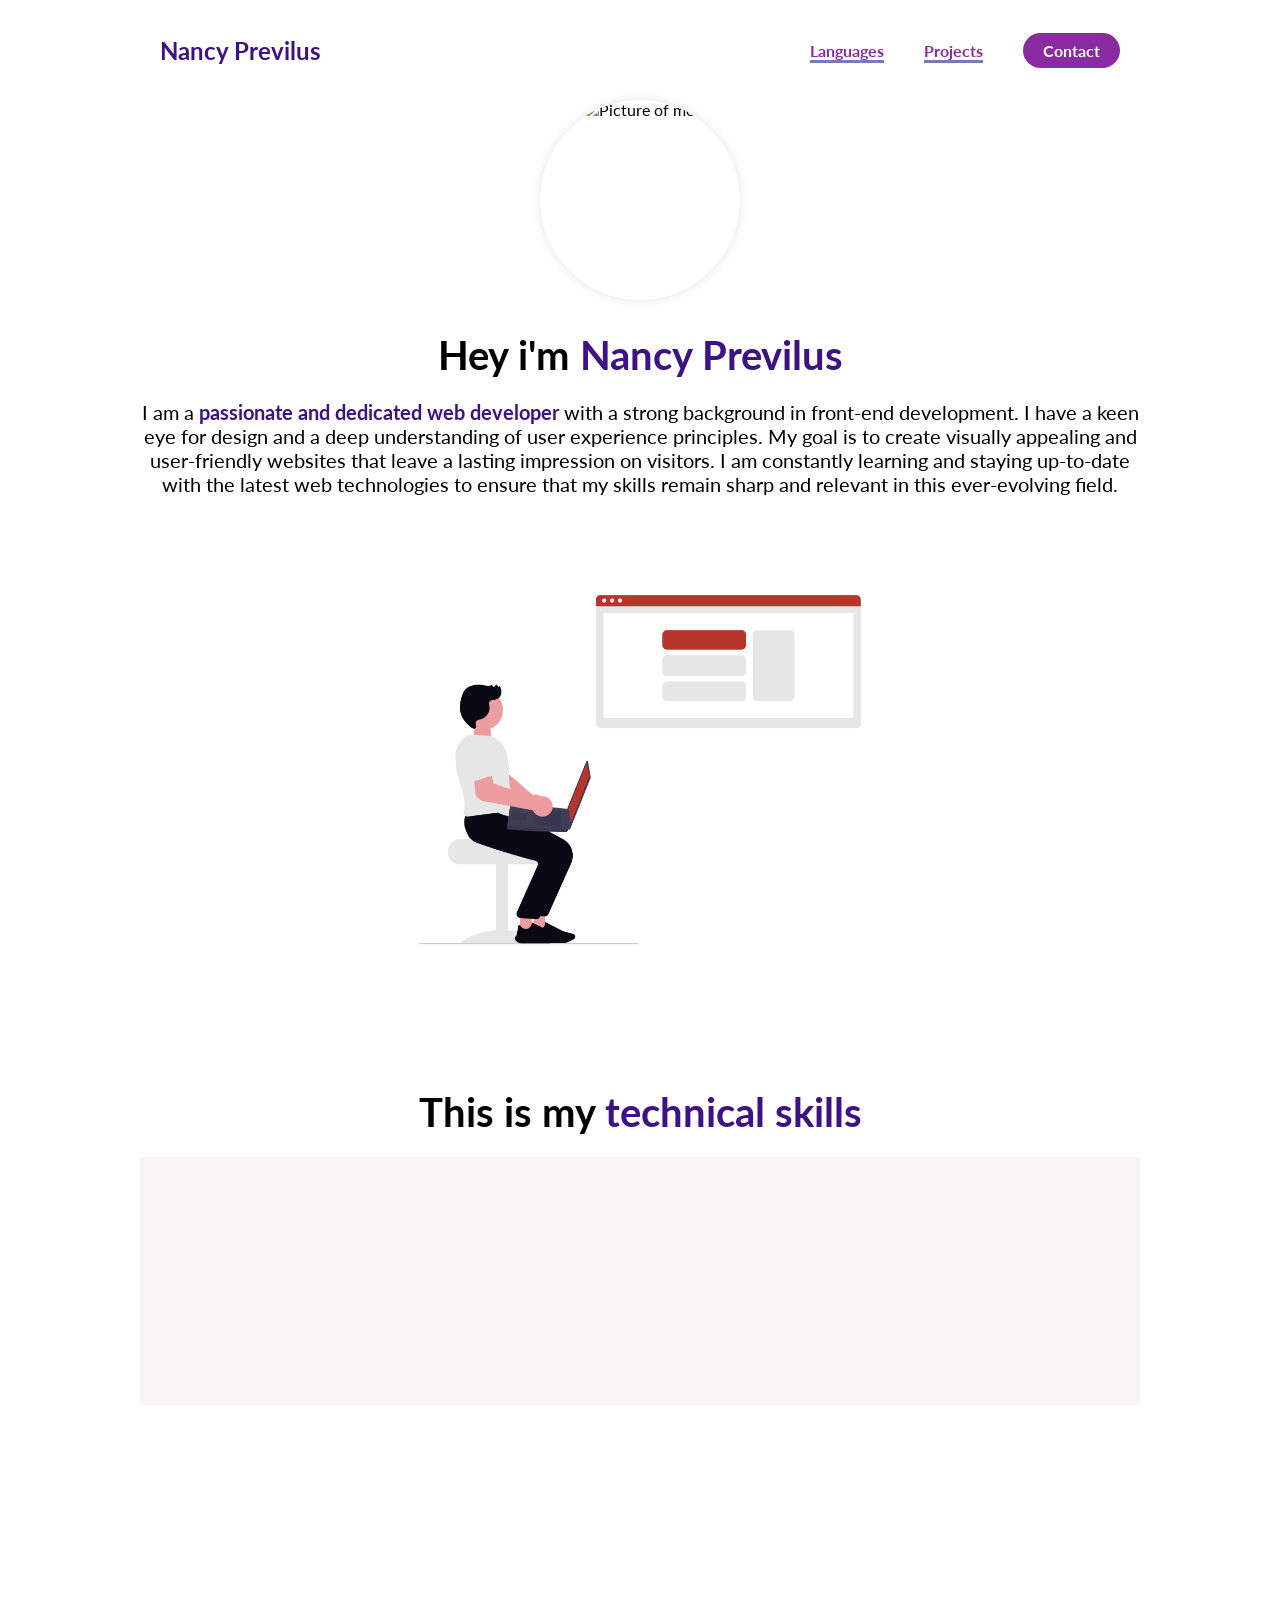
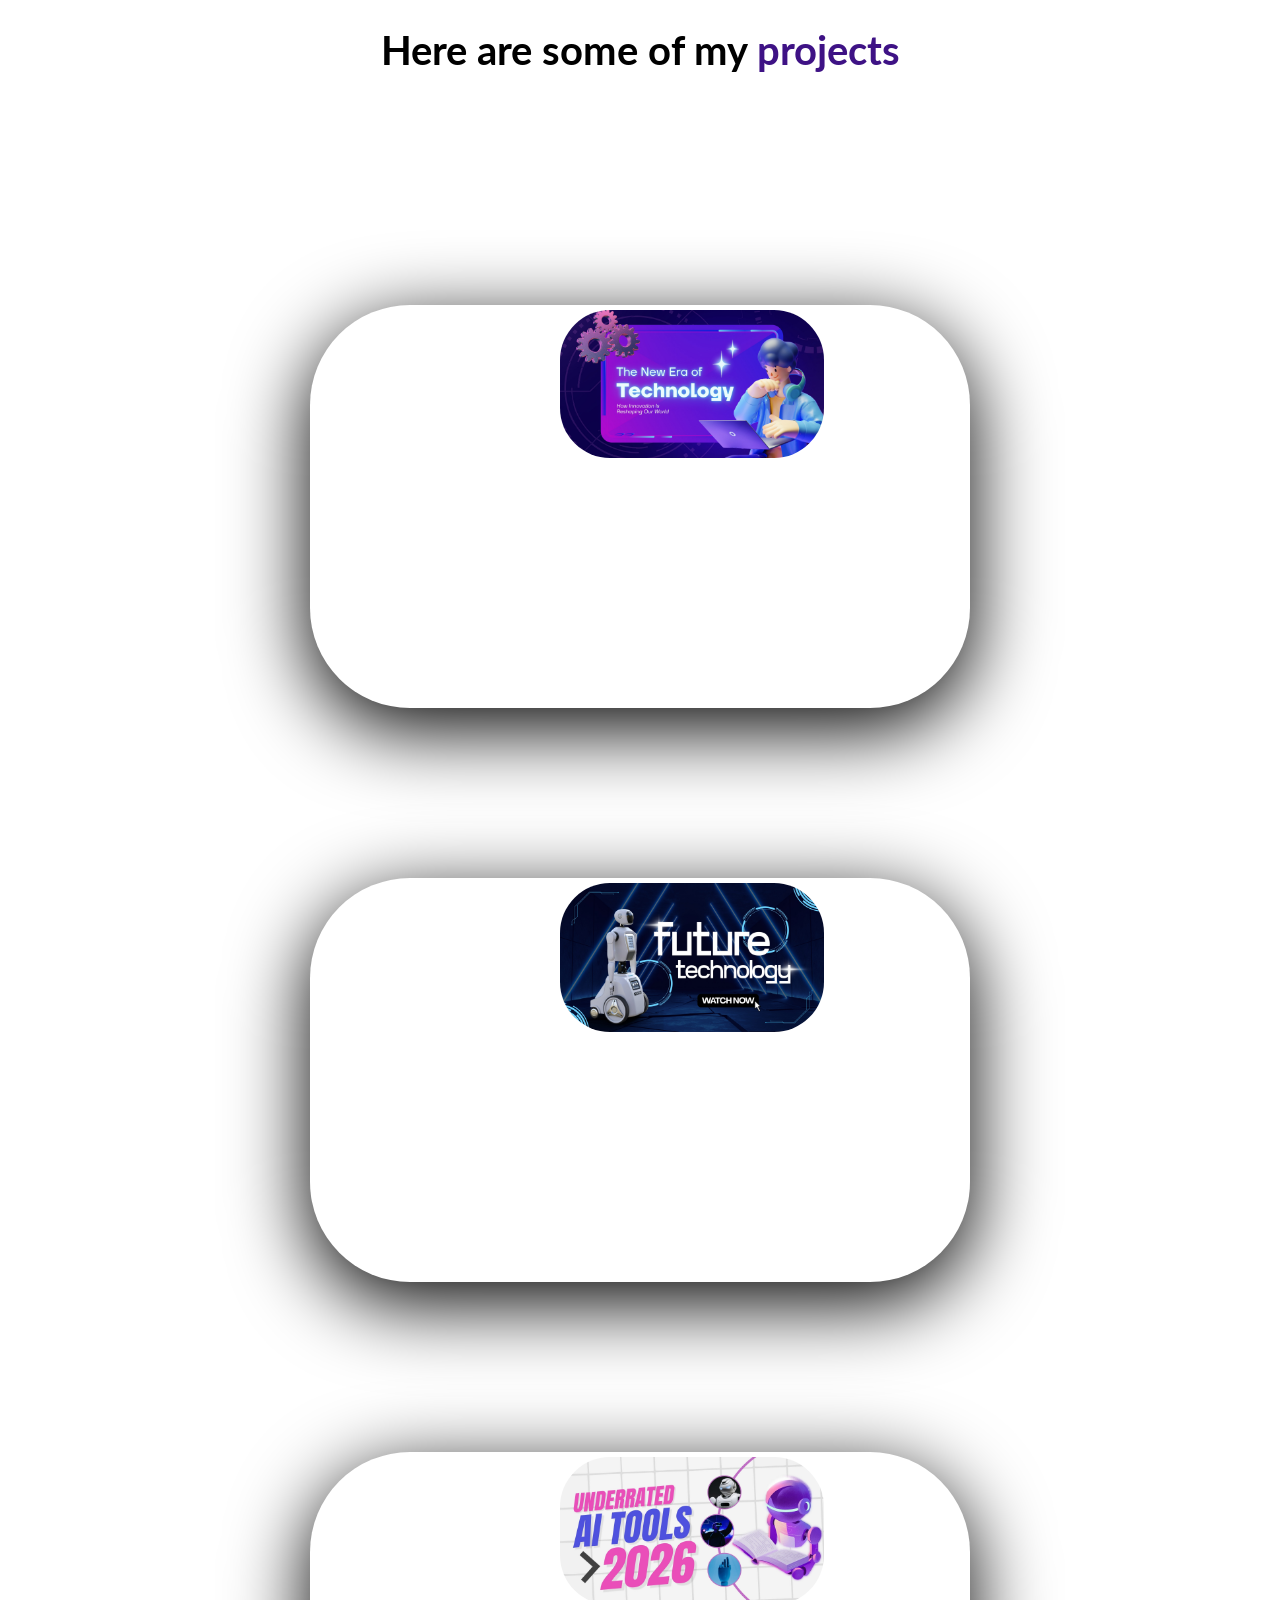
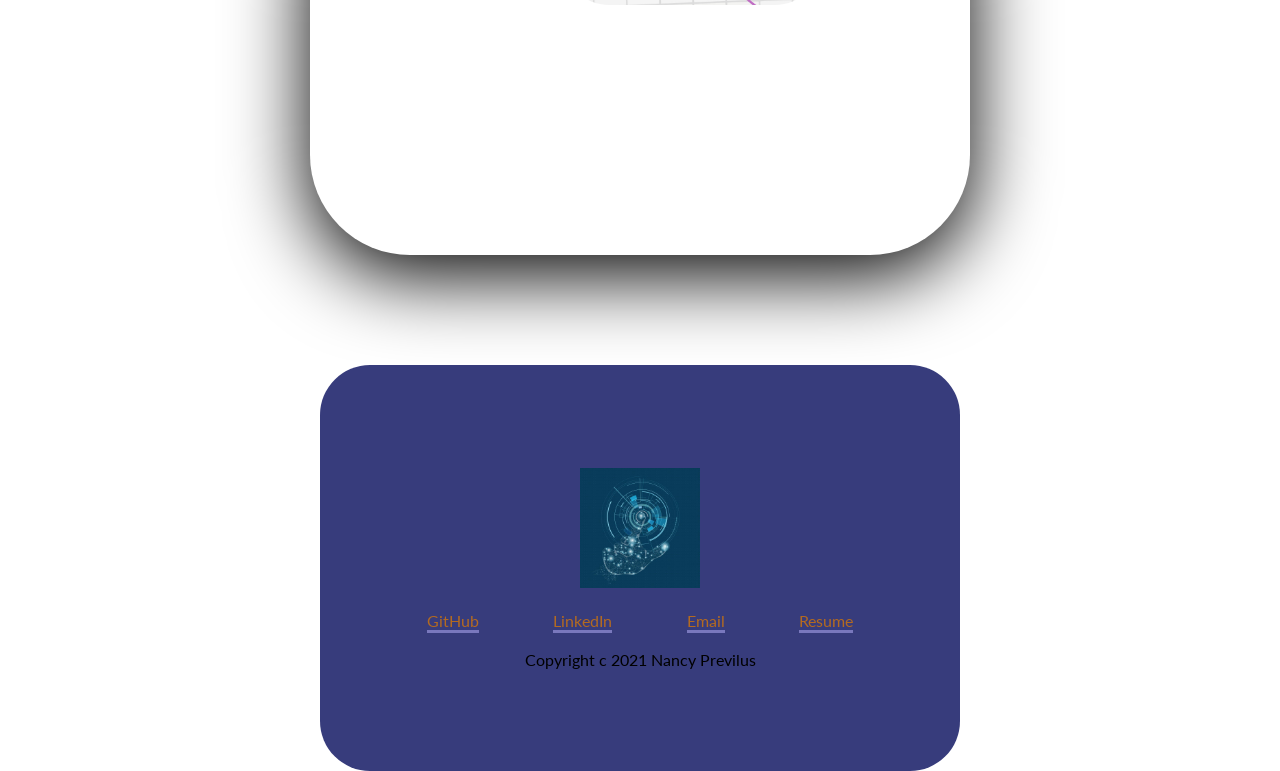
==== index.html @ 284e8321 "first portfolio commit" ====
<!DOCTYPE html>
<html lang="en">
<head>
    <meta charset="UTF-8">
    <meta name="viewport" content="width=device-width, initial-scale=1.0">
    <title>Nancy's Portfolio</title>
    <link rel="stylesheet" href="styles.css">
    <script src="https://kit.fontawesome.com/a1d6656b04.js" crossorigin="anonymous"></script>
</head>
<body>
    <section id="about me">
        <nav>
            <div class="personal_logo">Nancy Previlus</div>
            <ul class="nav_link--list">
             <li>
                <a href="" class="
                nav_link--anchor
                link_hover-effect
                link_hover-efffect--black
                ">Languages</a>
             </li>
                <li>
                <a href="" class="
                nav_link--anchor
                link_hover-effect
                link_hover-efffect--black
                ">Projects</a>
                </li>
                <li>
                <a href="" class="
                nav_link--anchor
                nav_link--anchor-primary
                ">Contact</a>
                </li>
            </ul>
        </nav>
<div class=" flex flex-1">
<div class="about-me_info row">
    <div class="about-me_info--container">
        <figure class="about-me_picture--mask">
            <img src="https://res.cloudinary.com/foratravelweb/image/upload/c_fill,g_auto,h_640,w_640/f_webp/q_90/ec9c4fc1-5337-446d-b76c-fd40d890a9d4" about-me_picture alt="Picture of me!"> 
        </figure>
        <h1 class="about-me_info--title">
        Hey i'm <span class="text--purple">Nancy Previlus</span>
        </h1>
        <p class="about-me_info--para">
        I am a <strong class="text--purple">passionate and dedicated web developer</strong> with a strong background in front-end development. I have a keen eye for design and a deep understanding of user experience principles. My goal is to create visually appealing and user-friendly websites that leave a lasting impression on visitors. I am constantly learning and staying up-to-date with the latest web technologies to ensure that my skills remain sharp and relevant in this ever-evolving field.
        </p>
        <div class="about-me_link">
            <a href="" class="about-me_link">
                <i class="fa-brands fa-linkedin-in"></i>
            </a>
            <a href="" class="about-me_link">
                <i class="fa-brands fa-github"></i>
            </a>
            <a href="" class="about-me_link">
                <i class="fa-brands fa-rebel"></i>
            </a>
            <a href="" class="about-me_link">
                <i class="fa-brands fa-discord"></i>
            </a>
        </div>
    </div>
    <figure class="about-me_img--container">
        <img src="./assets/developer.png" class="about-me_img" alt="Picture of me">
    </figure>
  </div>
</div>
</div>
    </section>
<section id="language">
<div class="container">
    <div class="row">
        <h1 class="section_title">This is my <span class="text--purple">technical skills </span></h1>
        <div class="language_list">
            <div class="language">
              <figure class="language_wrapper">

                
            <img src="https://cdn.jsdelivr.net/gh/devicons/devicon@latest/icons/html5/html5-original.svg"
           class="language_img" alt="">
         </figure>
<span class="language_name">HTML</span>
            </div>
            
<div class="language">
              <figure class="language_wrapper">
                
            <img src="https://cdn.jsdelivr.net/gh/devicons/devicon@latest/icons/html5/html5-original.svg"
           class="language_img" alt="">
              </figure>
<span class="language_name">HTML</span>
            </div>

<div class="language">
              <figure class="language_wrapper">
                
            <img src="https://cdn.jsdelivr.net/gh/devicons/devicon@latest/icons/html5/html5-original.svg"
           class="language_img" alt="">
              </figure>
<span class="language_name">HTML</span>
            </div>

<div class="language">
              <figure class="language_wrapper">
                
            <img src="https://cdn.jsdelivr.net/gh/devicons/devicon@latest/icons/html5/html5-original.svg"
           class="language_img" alt="">
              </figure>
<span class="language_name">HTML</span>
            </div>

<div class="language">
              <figure class="language_wrapper">
                
            <img src="https://cdn.jsdelivr.net/gh/devicons/devicon@latest/icons/html5/html5-original.svg"
           class="language_img" alt="">
              </figure>
 <span class="language_name">HTML</span>             
            </div>           

<div class="language">
              <figure class="language_wrapper">
                
            <img src="https://cdn.jsdelivr.net/gh/devicons/devicon@latest/icons/html5/html5-original.svg"
           class="language_img" alt="">
              </figure>
<span class="language_name">HTML</span>              
            </div>           

<div class="language">
              <figure class="language_wrapper">
                
            <img src="https://cdn.jsdelivr.net/gh/devicons/devicon@latest/icons/html5/html5-original.svg"
           class="language_img" alt="">
              </figure>
<span class="language_name">HTML</span>              
            </div>


<div class="language">
              <figure class="language_wrapper">
                <img src="https://cdn.jsdelivr.net/gh/devicons/devicon@latest/icons/html5/html5-original.svg"
          class="language_img" alt="">
              </figure>
 <span class="language_name">HTML</span>             
            </div>
        </div>
    </div>
</div>
</section>

<section id="projects">
<div class="container">
<div class="row">
<h1 class="section_tittle">Here are some of my <span class="text--purple"> projects</span></h1>
<ul class="project_list">

<li class="project">
<div class="project_wrapper">
<img src="./assets/tech-banner.jpg" class="project_img" alt="tech subscription project">

<div class="project_description">
    <h3 class="project_description--title">My developer project</h3>
<h4 class="project_description--sub-title">html, Css, Javascript, Vue, Vuex</h4>
<p class="project_description--para">
This project was built using HTML, CSS, it focuses on clean design, responsive layout, and a simple user-friendly webside experience.
</p>
<div class="project_description--links">
<a href="www.github.com/yourlink" target="_blank" class="project_description--link"></a>
<i class="fab fa-github"></i>

<a href="www.yourerbside.com" class="project_description--link"></a>
<i class="fab fa-github"></i>


</div>
</div>
</div>
</li>

<li class="project">
<div class="project_wrapper">
<img src="./assets/cool-tech2.jpg" class="project_img" alt="tech subscription project">

<div class="project_description">
    <h3 class="project_description--title">My developer project</h3>
<h4 class="project_description--sub-title">html, Css, Javascript, Vue, Vuex</h4>
<p class="project_description--para">
This project was built using HTML, CSS, it focuses on clean design, responsive layout, and a simple user-friendly webside experience.
</p>
<div class="project_description--links">
<a href="http://www.github.com/yourlink" target="_blank" class="project_description--link"></a>
<i class="fab fa-github"></i>

<a href="http://www.yourerbside.com" class="project_description--link"></a>
<i class="fas fa-link"></i>


</div>
</div>
</div>
</li>

<li class="project">
<div class="project_wrapper">
<img src="./assets/cool-tech3.jpg" class="project_img" alt="tech subscription project">

<div class="project_description">
    <h3 class="project_description--title">My developer project</h3>
<h4 class="project_description--sub-title">html, Css, Javascript, Vue, Vuex</h4>
<p class="project_description--para">
This project was built using HTML, CSS, it focuses on clean design, responsive layout, and a simple user-friendly webside experience.
</p>
<div class="project_description--links">
<a href="http://www.github.com/yourlink" target="_blank" class="project_description--link"></a>
<i class="fab fa-github"></i>

<a href="http://www.yourwebside.com" class="project_description--link"></a>
<i class="fas fa-link"></i>
</div>
</div>
</div>
</li>
</ul>
</div>
</div>
</section>

<footer>
<div class="row footer_row">
<a href="#" class="footer_anchor">
<figure class="footer_logo">
<img src="./assets/hand-logo.jpg" class="footer_logo--img" alt="">
</figure>

<span class="footer_logo--pooper">
    Top
    <i class="fas fa-arrow-up"></i>
</span>

</a>
<div class="footer_social--list">
<a href="http://google.com" target="_blank" class="
footer_social--link
link_hover-effect
link_hover-effect--white"
target="_blank">GitHub</a>

<a href="http://google.com" target="_blank" class="
footer_social--link
link_hover-effect
link_hover-effect--white"
target="_blank">LinkedIn</a>


<a href="mailto:previlusnancy23@gmail.com" target="_blank" class="
footer_social--link
link_hover-effect
link_hover-effect--white"
target="_blank">Email</a>

<a href="./assets/resume.jpg" target="_blank" class="
footer_social--link
link_hover-effect
link_hover-effect--white"
target="_blank">Resume</a>
</div>
<div class="footer_copyright">Copyright c 2021 Nancy Previlus</div>
<div>
</footer>
</body>
</body>
</html>
---- styles.css ----
@import url('https://fonts.googleapis.com/css2?family=Lato:ital,wght@0,100;0,300;0,400;0,700;0,900;1,100;1,300;1,400;1,700;1,900&display=swap');

* {
    font-family: 'Lato', sans-serif;
padding: 0;
    margin: 0;
    box-sizing: border-box;

html{
    scroll-behavior: smooth;
}


}
h1, h2, h3, h4, h5, h6  span{
    color: black;
    text-align: center;
    line-height: 1.25;
}

h1 {
    font-size: 40px;
    margin: 20px;
    
}

p {
    line-height: 1.2;
    font-size: 16px;
}

a{
    text-decoration: none;
    position: relative;
}

.link_hover-effect:after{
    content:"";
    position: absolute;
    height: 3px;
    background-color: rgb(121, 120, 189);
    width: 100%;
    bottom: -3px;
    left: 0;
}


li {
    list-style: none;

}

flex {
    display: flex;
}
.flex-1 {
    flex: 1;
}

.container {
    padding: 100px 0;
}

.row{
    width: 100%;
    max-width: 1000px;
    margin: 0 auto;
}

secttion:nth-child(even) {
    background-color: rgb(240, 240, 240);
}

.section_title {
    font-size: 40px;
    margin-bottom: 20px;
}

.text--purple {
    color: rgb(62, 18, 133);
}

/* NAVIGATION */
nav {
    height: 100px;
    width: 100%;
    max-width: 1000px;
    margin: 0 auto;
    display: flex;
    justify-content: space-between;
    align-items: center;
}

.nav_link--list {
    display: flex;
}

.nav_link--anchor {
    margin: 0 20px;
    color: rgb(138, 43, 161);
    font-weight: 700;
}
.nav_link--anchor-primary {
    background-color: rgb(138, 43, 161);
    color: white;
    padding: 8px 20px;
    border-radius: 50px;
     transition: all 300ms ease-in-out;
}

.nav_link--anchor-primary:hover {
    background-color: rgb(62, 18, 133);
}
.personal_logo{
    font-size: 24px;
    color: rgb(62, 18, 133);
    margin: 0 20px;
    font-weight: bold;
}

/* ABOUT ME */

#about-me {
    min-height: 100vh;
    display: flex;
flex-direction: column;
}

.about-me_info {

    display: flex;
    flex-direction: column;
}
.about-me_info--container,
.about-me_img--container {
    display: flex;
    flex-direction: column;
    align-items: center;
    margin: 0 auto;
    text-align: center;
    
}

.about-me_picture--mask{
    width: 200px;
    height: 200px;
    border-radius: 1000px;
    overflow: hidden;
    box-shadow: 0 0 10px rgba(0, 0, 0, 0.1);
    margin-bottom: 10px;
}
.about-me_picture{
    width: 150%;
}
/* improving my own picture */
.about-me_picture{
    transform: scale(1.20);
    padding-top: 100px;

}

.about-me_info--title {
    margin-bottom: 20px;
    font-size: 40px;
}

.about-me_info--para {
font-size: 20px;
    margin-bottom: 28px;

}

.about-me_link {
    font-size: 40px;
    color: rgb(26, 26, 27);
    padding: 0 16px;
}

.about-me_info--container{
flex: 1;
display: flex;
align-items: center;

}
.about-me_img{
width: 500px;
}

/*tech - stack */

.language_img {
width: 70%;
padding: 5px;
max-width: 100px;
transition: all 300ms ease;
}

.language:hover .language_img {
filter: brightness(80%);
opacity: 0.86;
transform: scale(1.2);
}


.language{
display: flex;    
justify-content: center;
width: 10%;
margin: 70px;
padding: 10px;
margin-bottom: 15px;
position: relative;

}

.language_img--wrapper{
    display: flex;
    justify-content: center;
    align-items: center;
    padding: 100px;

}

.language_list {
    background-color: rgb(248, 246, 244);
    display: flex;
    flex-wrap: wrap;
}

.language_name{
    position:absolute;
    bottom: 0;
    transform: scale(0);
    font-size: 11px;
    margin-right: 20px;
    transition: all 300ms;
    opacity: 0;
    
}
 
.language:hover .language_name{
transform: scale(1);
opacity: 1;
}

/* PROJECT */

.project{
    margin-bottom: 500px;
    border-radius: 10px;
    margin: 170px;
    white-space: 100;
}

.project:last-child{
    margin-bottom: 10px;
}

.project_img {
    width: 40%;
    margin: 250px;
    margin-top: 5px;
    border-radius: 50px;
    transition: all 500ms ease;
}

.project_wrapper{
    display: flex;
    box-shadow: 0 20px 80px black;
    border-radius: 100px;
    overflow: hidden;
    position: relative;
}

.project_wrapper:before {
    content: "";
    position: absolute;
    top: 0;
    left: 0;
    inset: 0;
    background-color: rgb(66, 54, 54);
    opacity: 0;
    transition: opacity 450ms ease-in-out;
}
.project:hover .project_wrapper::before{
    opacity: 0.7;
}
.project:hover .project_img {
    transform: scale(1.07);
    filter: blur(3px);
}

.project:hover .project_description{
    opacity: 1;
    transform: translateY(-40%);
}

.project_list {
    padding-top: 40px;
}

.project_description {
    position: absolute;
    top: 50;
    left: 90px;
    bottom: 50px;
    transform: translateY(100%);
    max-width: 550px;
    font-size: medium;
    opacity: 0;
    transition: transform 450ms, opacity 300ms;
}
.project_description--title{
font-size: 20px;
}


.project_description--para{
    margin: 16px 0;
}

.project_description--link{
    font-size: 20px;
    margin: 16px;

}

.project_description--title,
.project_description--sub-title,
.project_description--para,
.project_description--links{
text-align: left;
color: white
}   

/*FOOTER */


.footer_logo{
    border-radius: 100px;
}

.footer_social--list{
    margin-bottom: 20px;
    display: flex;
    justify-content: space-around;
    width: 100%;
    max-width: 500px;
}

.footer_row {
    background-color: rgb(55, 60, 124);
    border-radius: 50px;
    display: flex;
    flex-direction: column;
    align-items: center;
    justify-content: center;
    padding: 8% 0;
    width: 100px;
    width: 50%;
}

.footer_logo--img {
 width: 120px;  
 height: 120px; 
}

.footer_social--link,
.foter_copyright,
.footer_logo--pooper{
color: rgb(179, 106, 33);
}

.footer_logo--pooper{
    position: absolute;
    right: 0;
    top: 35%;
    transform: translateY(-50%);
    font-weight: 700;
    opacity: 0;
    transition: all 300ms ease;
    
}

.footer_anchor{
    margin-bottom: 20px;
    position: relative;
}

.footer_anchor:hover .footer_logo--pooper{
    transform: translateX(60px);
    opacity: 2;
    font-size: large;
}
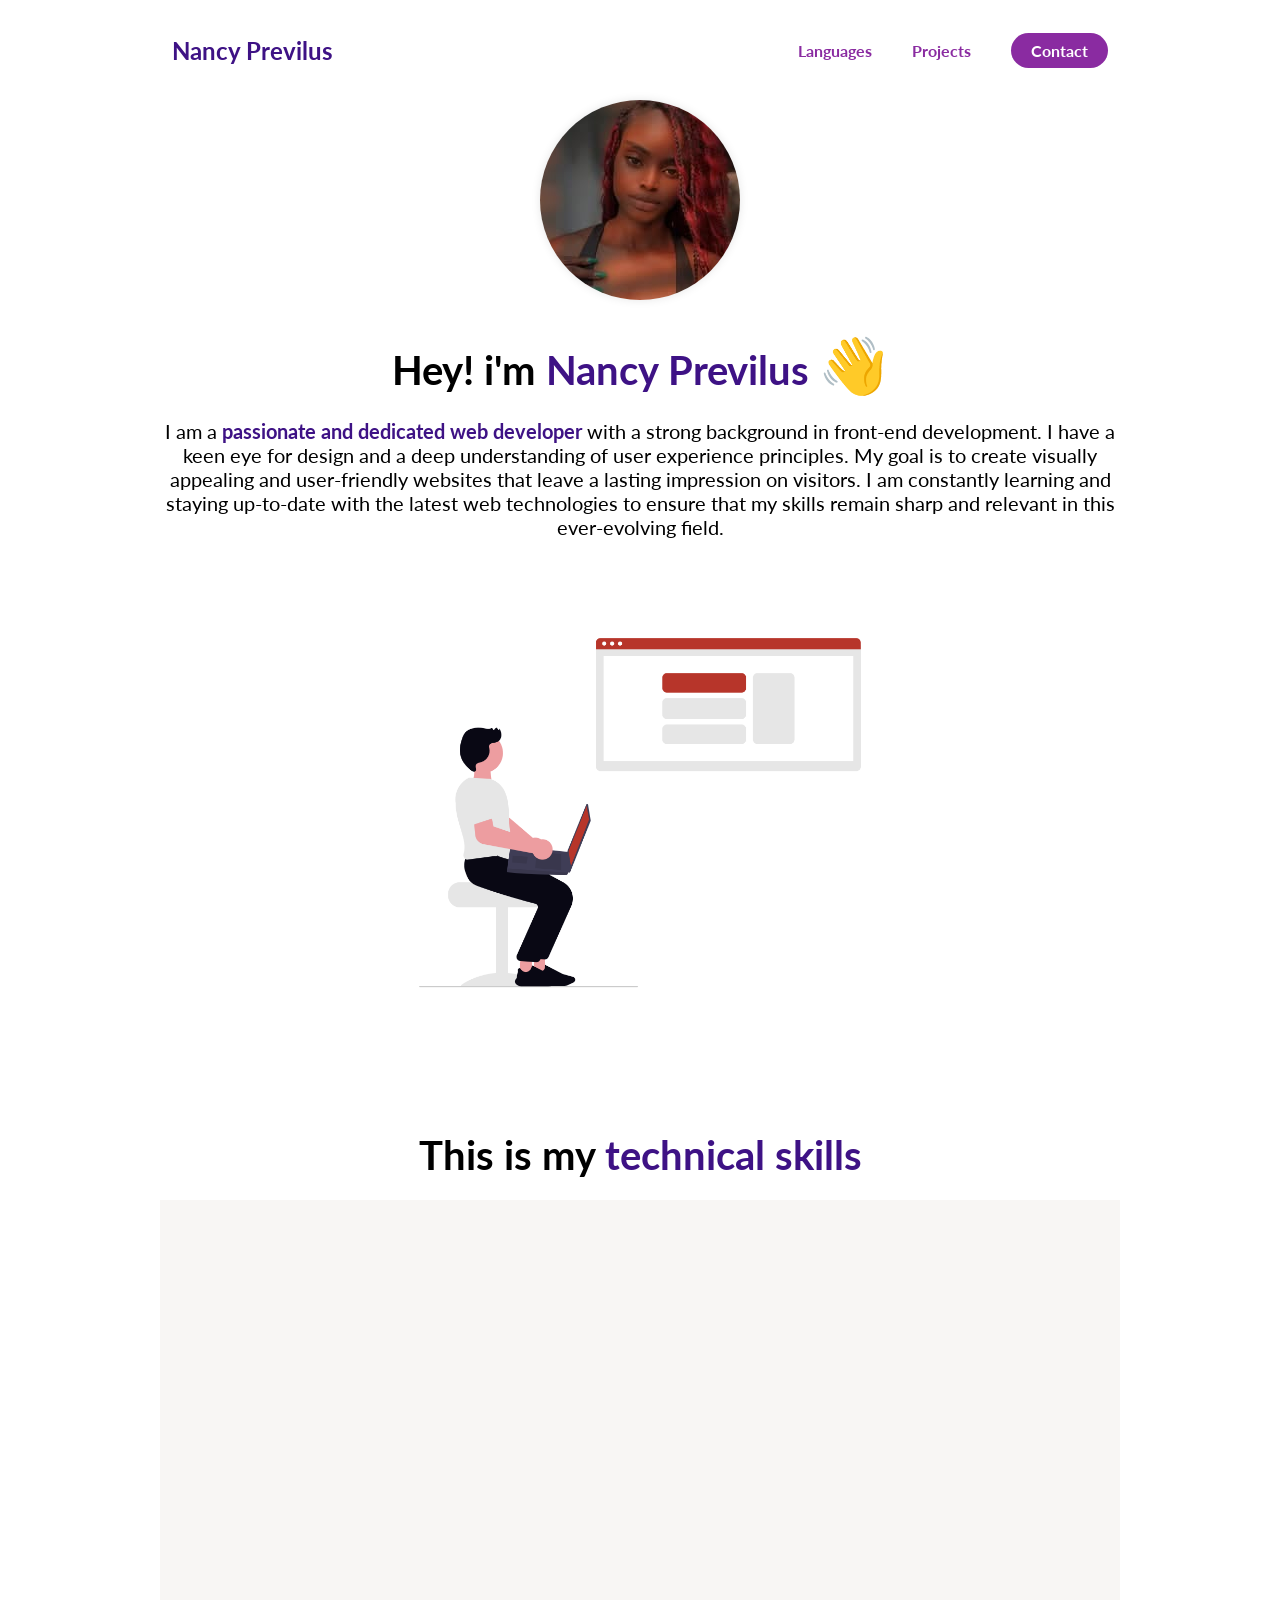
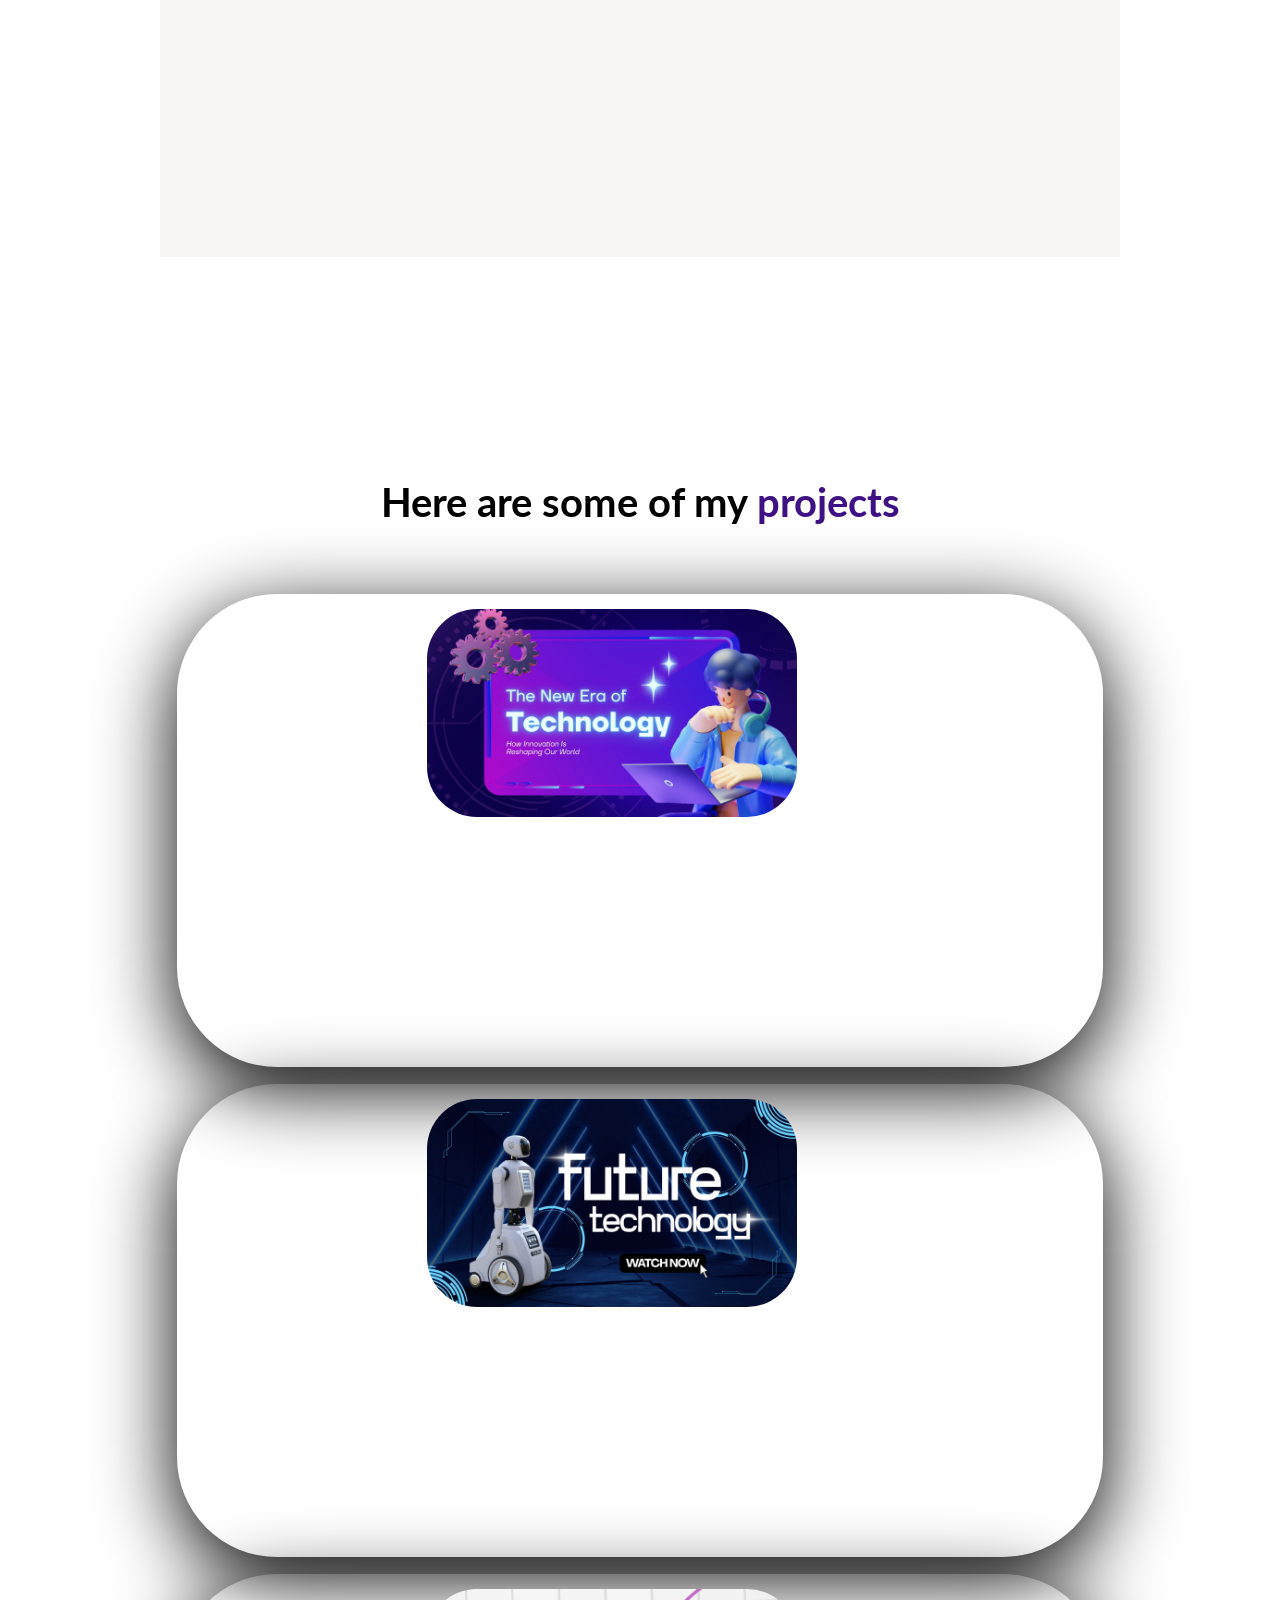
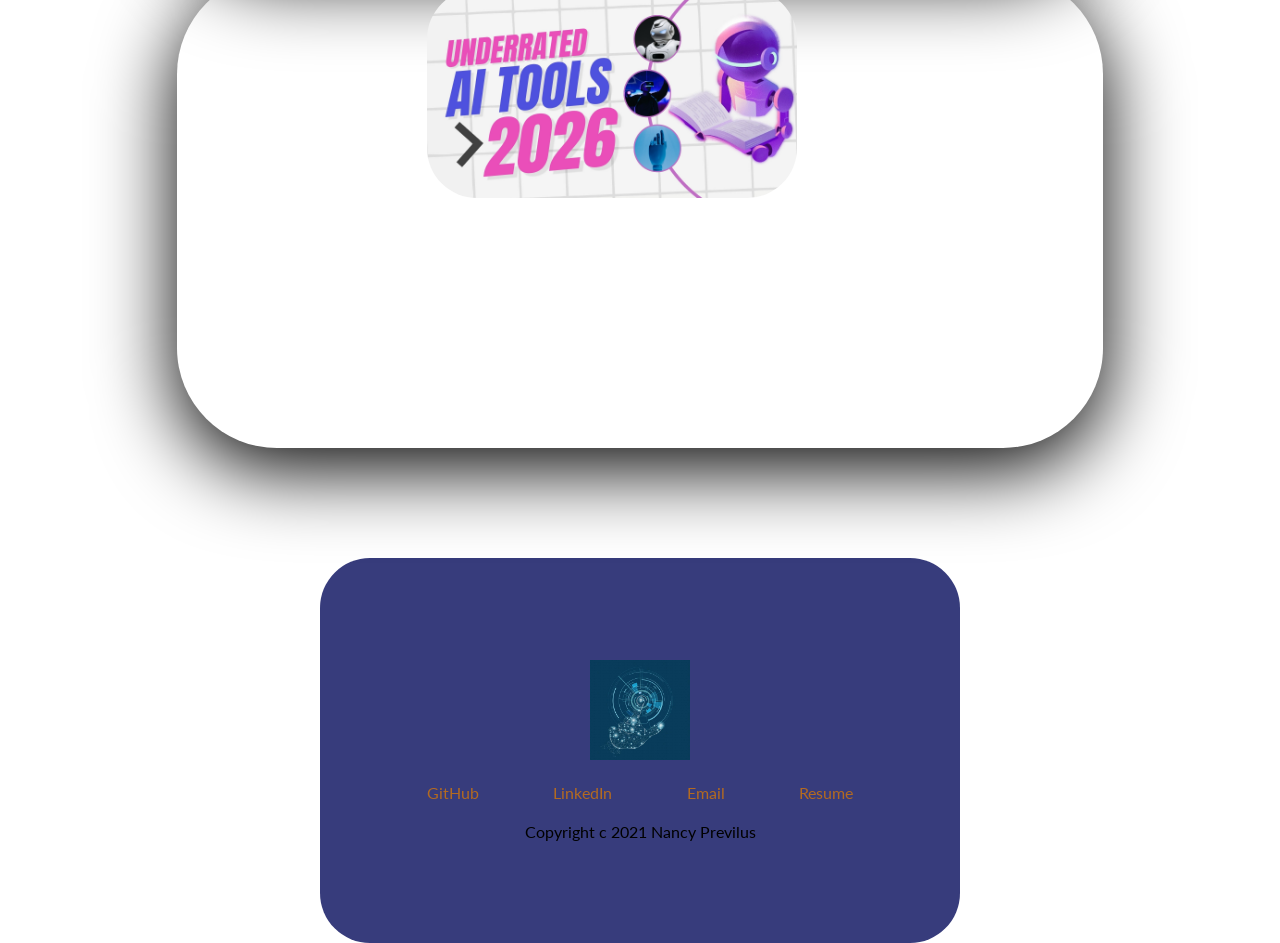
==== commit 08a06655: "updated portfolio" ====
--- a/index.html
+++ b/index.html
@@ -12,36 +12,44 @@
         <nav>
             <div class="personal_logo">Nancy Previlus</div>
             <ul class="nav_link--list">
-             <li>
-                <a href="" class="
+
+                <li class="nav_link">
+                <a href="#languages" class="
                 nav_link--anchor
                 link_hover-effect
-                link_hover-efffect--black
+                link_hover-effect--black
                 ">Languages</a>
-             </li>
-                <li>
-                <a href="" class="
+                </li>
+            
+
+            
+                <li class="nav_link">
+                <a href="#projects" class="
                 nav_link--anchor
                 link_hover-effect
-                link_hover-efffect--black
+                link_hover-effect--black
                 ">Projects</a>
                 </li>
-                <li>
-                <a href="" class="
+            
+            
+                <li class="nav_link">
+                <a href="mailto:previlusnancy23@gmail.com" class="
                 nav_link--anchor
                 nav_link--anchor-primary
                 ">Contact</a>
                 </li>
             </ul>
+
         </nav>
+
 <div class=" flex flex-1">
 <div class="about-me_info row">
     <div class="about-me_info--container">
         <figure class="about-me_picture--mask">
-            <img src="https://res.cloudinary.com/foratravelweb/image/upload/c_fill,g_auto,h_640,w_640/f_webp/q_90/ec9c4fc1-5337-446d-b76c-fd40d890a9d4" about-me_picture alt="Picture of me!"> 
+            <img src="./assets/nancypic.jpg" about-me_picture alt="Nancy Previlus portrait with a friendly smile in a professional web developer portfolio layout"> 
         </figure>
         <h1 class="about-me_info--title">
-        Hey i'm <span class="text--purple">Nancy Previlus</span>
+        Hey! i'm <span class="text--purple">Nancy Previlus</span>&nbsp;<span class="wave">&#128075;</span>
         </h1>
         <p class="about-me_info--para">
         I am a <strong class="text--purple">passionate and dedicated web developer</strong> with a strong background in front-end development. I have a keen eye for design and a deep understanding of user experience principles. My goal is to create visually appealing and user-friendly websites that leave a lasting impression on visitors. I am constantly learning and staying up-to-date with the latest web technologies to ensure that my skills remain sharp and relevant in this ever-evolving field.
@@ -53,8 +61,8 @@
             <a href="" class="about-me_link">
                 <i class="fa-brands fa-github"></i>
             </a>
-            <a href="" class="about-me_link">
-                <i class="fa-brands fa-rebel"></i>
+            <a href="./assets/resume.jpg" target="_blank" class="about-me_link">
+                <i class="fas fa-file-pdf"></i>
             </a>
             <a href="" class="about-me_link">
                 <i class="fa-brands fa-discord"></i>
@@ -62,13 +70,13 @@
         </div>
     </div>
     <figure class="about-me_img--container">
-        <img src="./assets/developer.png" class="about-me_img" alt="Picture of me">
+        <img src="./assets/developer.png" class="about-me_img" alt="Illustration of a developer working on a laptop in a clean modern workspace conveying a creative and confident energy">
     </figure>
   </div>
 </div>
 </div>
     </section>
-<section id="language">
+<section id="languages">
 <div class="container">
     <div class="row">
         <h1 class="section_title">This is my <span class="text--purple">technical skills </span></h1>
@@ -77,73 +85,72 @@
               <figure class="language_wrapper">
 
                 
+            <img src="https://cdn.jsdelivr.net/gh/devicons/devicon@latest/icons/git/git-original.svg"
+          
+           class="language_img" alt="">
+         </figure>
+<span class="language_name">Git</span>
+            </div>
+            
+<div class="language">
+              <figure class="language_wrapper">
+                
             <img src="https://cdn.jsdelivr.net/gh/devicons/devicon@latest/icons/html5/html5-original.svg"
            class="language_img" alt="">
-         </figure>
+              </figure>
 <span class="language_name">HTML</span>
             </div>
-            
-<div class="language">
-              <figure class="language_wrapper">
-                
-            <img src="https://cdn.jsdelivr.net/gh/devicons/devicon@latest/icons/html5/html5-original.svg"
-           class="language_img" alt="">
-              </figure>
-<span class="language_name">HTML</span>
-            </div>
-
-<div class="language">
-              <figure class="language_wrapper">
-                
-            <img src="https://cdn.jsdelivr.net/gh/devicons/devicon@latest/icons/html5/html5-original.svg"
-           class="language_img" alt="">
-              </figure>
-<span class="language_name">HTML</span>
-            </div>
-
-<div class="language">
-              <figure class="language_wrapper">
-                
-            <img src="https://cdn.jsdelivr.net/gh/devicons/devicon@latest/icons/html5/html5-original.svg"
-           class="language_img" alt="">
-              </figure>
-<span class="language_name">HTML</span>
-            </div>
-
-<div class="language">
-              <figure class="language_wrapper">
-                
-            <img src="https://cdn.jsdelivr.net/gh/devicons/devicon@latest/icons/html5/html5-original.svg"
-           class="language_img" alt="">
-              </figure>
- <span class="language_name">HTML</span>             
+
+<div class="language">
+              <figure class="language_wrapper">
+                
+            <img src="https://cdn.jsdelivr.net/gh/devicons/devicon@latest/icons/json/json-original.svg"
+          
+           class="language_img" alt="">
+              </figure>
+<span class="language_name">JSON</span>
+            </div>
+
+<div class="language">
+              <figure class="language_wrapper">
+                
+            <img src="https://cdn.jsdelivr.net/gh/devicons/devicon@latest/icons/css3/css3-original.svg"
+           class="language_img" alt="">
+              </figure>
+<span class="language_name">CSS</span>
+            </div>
+
+<div class="language">
+              <figure class="language_wrapper">
+                
+            
+            <img src="https://cdn.jsdelivr.net/gh/devicons/devicon@latest/icons/javascript/javascript-original.svg"
+          
+           class="language_img" alt="">
+              </figure>
+ <span class="language_name">JavaScript</span>             
             </div>           
 
 <div class="language">
               <figure class="language_wrapper">
                 
-            <img src="https://cdn.jsdelivr.net/gh/devicons/devicon@latest/icons/html5/html5-original.svg"
-           class="language_img" alt="">
-              </figure>
-<span class="language_name">HTML</span>              
+            
+            <img src="https://cdn.jsdelivr.net/gh/devicons/devicon@latest/icons/github/github-original.svg"
+
+           class="language_img" alt="">
+              </figure>
+<span class="language_name">GitHub</span>              
             </div>           
 
-<div class="language">
-              <figure class="language_wrapper">
-                
-            <img src="https://cdn.jsdelivr.net/gh/devicons/devicon@latest/icons/html5/html5-original.svg"
-           class="language_img" alt="">
-              </figure>
-<span class="language_name">HTML</span>              
-            </div>
-
-
-<div class="language">
-              <figure class="language_wrapper">
-                <img src="https://cdn.jsdelivr.net/gh/devicons/devicon@latest/icons/html5/html5-original.svg"
+
+<div class="language">
+              <figure class="language_wrapper">
+                
+            <img src="https://cdn.jsdelivr.net/gh/devicons/devicon@latest/icons/bootstrap/bootstrap-original.svg"
+          
           class="language_img" alt="">
               </figure>
- <span class="language_name">HTML</span>             
+ <span class="language_name">Bootstrap</span>             
             </div>
         </div>
     </div>
@@ -171,7 +178,7 @@
 <i class="fab fa-github"></i>
 
 <a href="www.yourerbside.com" class="project_description--link"></a>
-<i class="fab fa-github"></i>
+<i class="fas fa-link"></i>
 
 
 </div>
@@ -238,8 +245,8 @@
     Top
     <i class="fas fa-arrow-up"></i>
 </span>
-
 </a>
+
 <div class="footer_social--list">
 <a href="http://google.com" target="_blank" class="
 footer_social--link
@@ -247,7 +254,7 @@
 link_hover-effect--white"
 target="_blank">GitHub</a>
 
-<a href="http://google.com" target="_blank" class="
+<a href="https://www.linkedin.com/in/nancy-previlus-b81666142/?lipi=urn%3Ali%3Apage%3Ad_flagship3_profile_view_base_contact_details%3Bi5ENqRKuQG%2B8CeONdtGloQ%3D%3D" target="_blank" class="
 footer_social--link
 link_hover-effect
 link_hover-effect--white"
@@ -260,7 +267,7 @@
 link_hover-effect--white"
 target="_blank">Email</a>
 
-<a href="./assets/resume.jpg" target="_blank" class="
+<a href="./assets/nancyresume.png" target="_blank" class="
 footer_social--link
 link_hover-effect
 link_hover-effect--white"
--- a/styles.css
+++ b/styles.css
@@ -32,18 +32,29 @@
 a{
     text-decoration: none;
     position: relative;
-}
+    transition: opacity 300ms ease;
+}
+
+a:hover{
+    opacity: 0.7;
+}
+
 
 .link_hover-effect:after{
     content:"";
     position: absolute;
     height: 3px;
     background-color: rgb(121, 120, 189);
-    width: 100%;
+    width: 0;
     bottom: -3px;
-    left: 0;
-}
-
+    right: 0;
+    transition: all 300ms ease;
+}
+
+.link_hover-effect:hover:after{
+width: 100%;
+left: 0;
+}
 
 li {
     list-style: none;
@@ -65,9 +76,10 @@
     width: 100%;
     max-width: 1000px;
     margin: 0 auto;
-}
-
-secttion:nth-child(even) {
+    padding: 0 20px;
+}
+
+.secttion:nth-child(even) {
     background-color: rgb(240, 240, 240);
 }
 
@@ -89,6 +101,7 @@
     display: flex;
     justify-content: space-between;
     align-items: center;
+    padding: 0 12px;
 }
 
 .nav_link--list {
@@ -127,10 +140,10 @@
 }
 
 .about-me_info {
-
     display: flex;
     flex-direction: column;
 }
+
 .about-me_info--container,
 .about-me_img--container {
     display: flex;
@@ -148,6 +161,19 @@
     overflow: hidden;
     box-shadow: 0 0 10px rgba(0, 0, 0, 0.1);
     margin-bottom: 10px;
+    animation: animate-profile-picture 800ms 200ms backwards;
+}
+@keyframes animate-profile-picture {
+    0% {
+        transform: scale(0);
+    }
+    80% {
+        transform: scale(1.1);
+    }
+    100% {
+        transform: scale(1);
+}
+
 }
 .about-me_picture{
     width: 150%;
@@ -162,19 +188,36 @@
 .about-me_info--title {
     margin-bottom: 20px;
     font-size: 40px;
+    animation: fade-up 800ms 650ms backwards;
 }
 
 .about-me_info--para {
 font-size: 20px;
     margin-bottom: 28px;
-
+animation: fade-up 800ms 600ms backwards;
 }
 
 .about-me_link {
     font-size: 40px;
     color: rgb(26, 26, 27);
     padding: 0 16px;
-}
+    animation: fade-up 800ms 850ms backwards;
+}
+
+.about-me_links {
+animation: fade-up 650ms 8000ms backwards;
+}
+@keyframes fade-up {
+    0% {
+        opacity: 0;
+        transform: translateY(40px);
+    }
+    100% {
+        opacity: 1;
+        transform: translateY(0);
+    }
+}
+
 
 .about-me_info--container{
 flex: 1;
@@ -184,6 +227,36 @@
 }
 .about-me_img{
 width: 500px;
+animation: fade-in 120ms 800ms backwards;
+}
+
+@keyframes fade-in {
+    0% {
+        opacity: 0;
+    }
+    100% {
+        opacity: 1;
+    }
+}
+
+.wave {
+font-size: 55px;
+    display: inline-block;
+    animation: animate-wave 500ms infinite ease-in-out;
+}
+
+
+
+@keyframes animate-wave {
+0% {
+    transform: rotate(0);
+}
+50% {
+    transform: rotate(30deg);
+}
+100% {
+    transform: rotate(0);
+}
 }
 
 /*tech - stack */
@@ -203,12 +276,13 @@
 
 
 .language{
+    width: calc(100% / 3);
 display: flex;    
 justify-content: center;
-width: 10%;
-margin: 70px;
+margin: 0;
 padding: 10px;
-margin-bottom: 15px;
+margin-bottom: 90px;
+margin-top: 90px;
 position: relative;
 
 }
@@ -217,25 +291,27 @@
     display: flex;
     justify-content: center;
     align-items: center;
-    padding: 100px;
+    padding: 10px;
+
 
 }
 
 .language_list {
     background-color: rgb(248, 246, 244);
     display: flex;
+    justify-content: center;
     flex-wrap: wrap;
+
 }
 
 .language_name{
-    position:absolute;
+    position: absolute;
     bottom: 0;
     transform: scale(0);
     font-size: 11px;
-    margin-right: 20px;
     transition: all 300ms;
     opacity: 0;
-    
+    right: 50%;
 }
  
 .language:hover .language_name{
@@ -248,7 +324,7 @@
 .project{
     margin-bottom: 500px;
     border-radius: 10px;
-    margin: 170px;
+    margin: 17px;
     white-space: 100;
 }
 
@@ -259,7 +335,7 @@
 .project_img {
     width: 40%;
     margin: 250px;
-    margin-top: 5px;
+    margin-top: 15px;
     border-radius: 50px;
     transition: all 500ms ease;
 }
@@ -296,7 +372,7 @@
 }
 
 .project_list {
-    padding-top: 40px;
+    padding-top: 30px;
 }
 
 .project_description {
@@ -356,13 +432,13 @@
     align-items: center;
     justify-content: center;
     padding: 8% 0;
-    width: 100px;
+    width: 100%;
     width: 50%;
 }
 
 .footer_logo--img {
- width: 120px;  
- height: 120px; 
+ width: 100px;  
+ height: 100px; 
 }
 
 .footer_social--link,
@@ -391,4 +467,34 @@
     transform: translateX(60px);
     opacity: 2;
     font-size: large;
-}+}
+
+/* small phone, tablets, large smarphones  */
+
+@media (max-width: 768px) {
+    nav {
+        height: 68px;
+    }
+
+    h1 {
+font-size: 28px;
+    }
+
+.about-me_info--para{
+        font-size: 18px;
+    }
+
+    .language{
+        width: calc(100% /3);
+    }
+
+}
+
+.project_description {
+font-size: 14px;
+}
+
+.project_description {
+    left: 20px;
+    padding-right: 20px;
+}
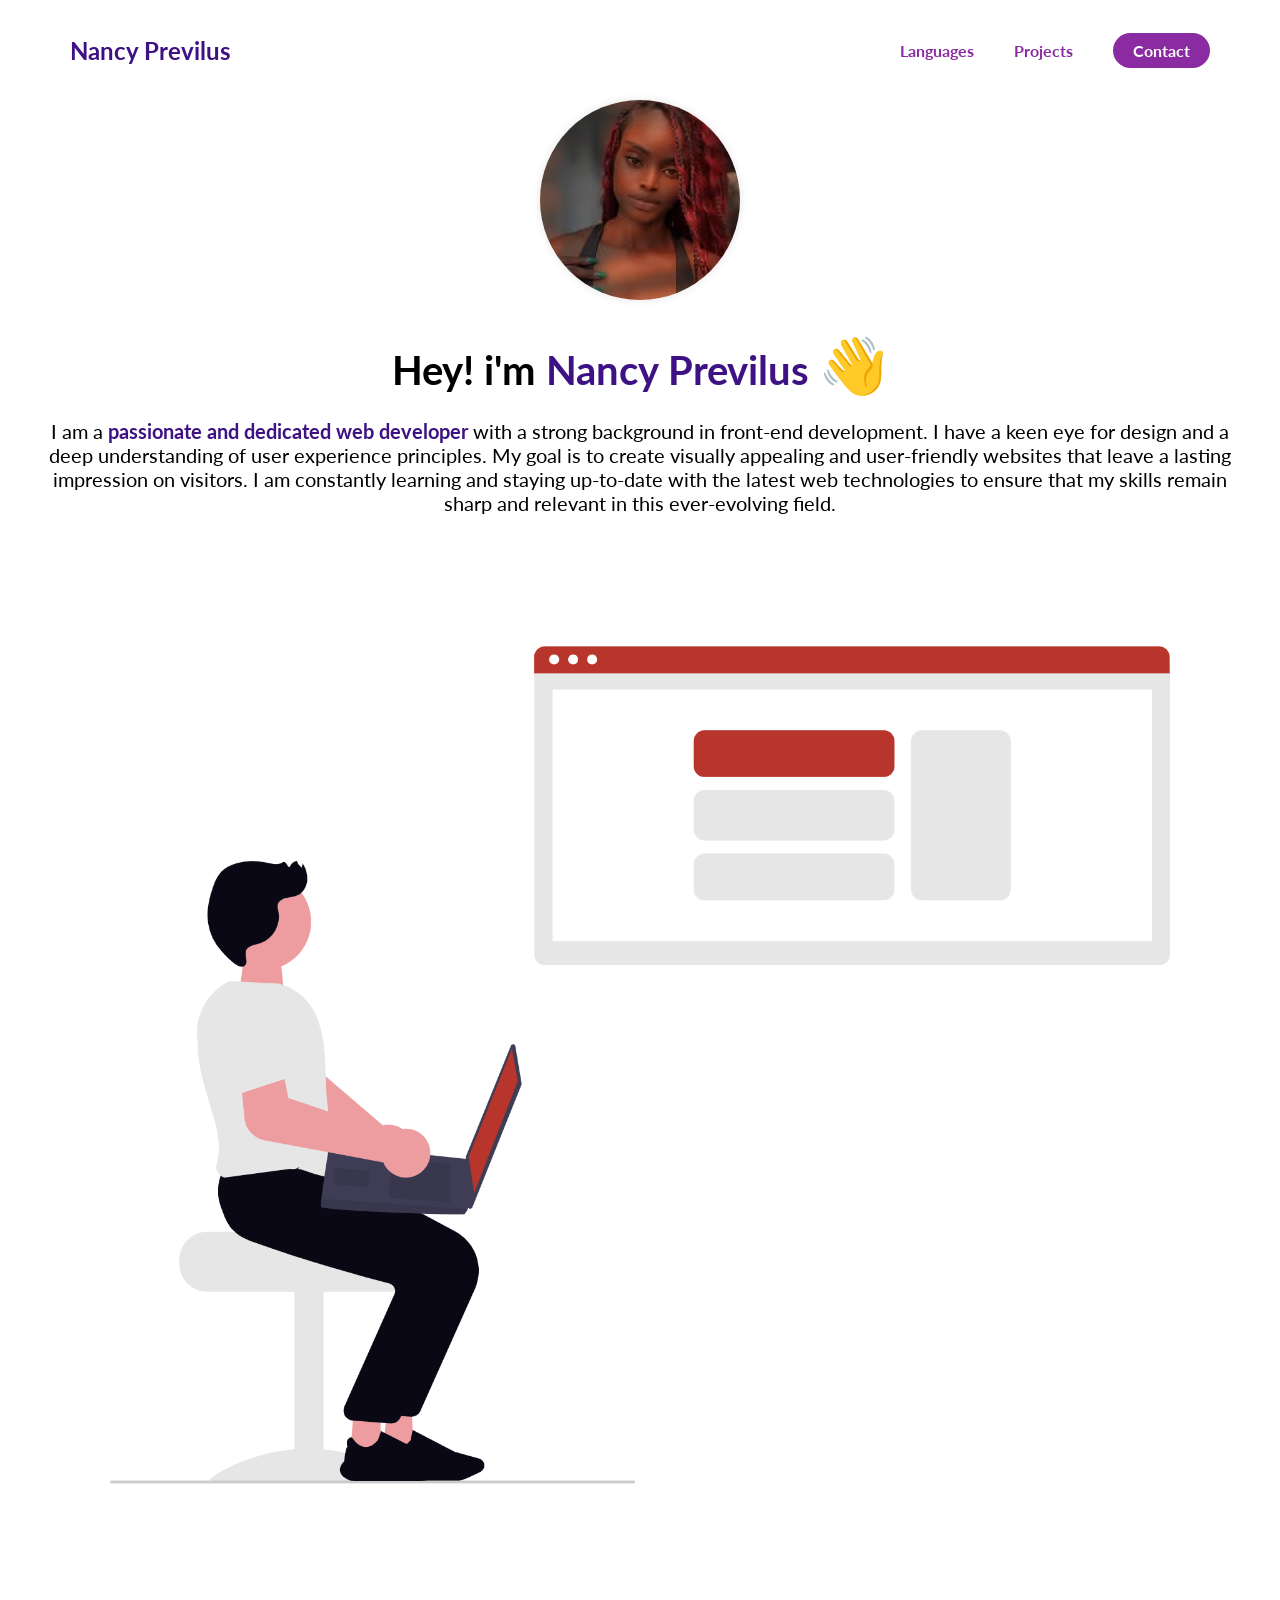
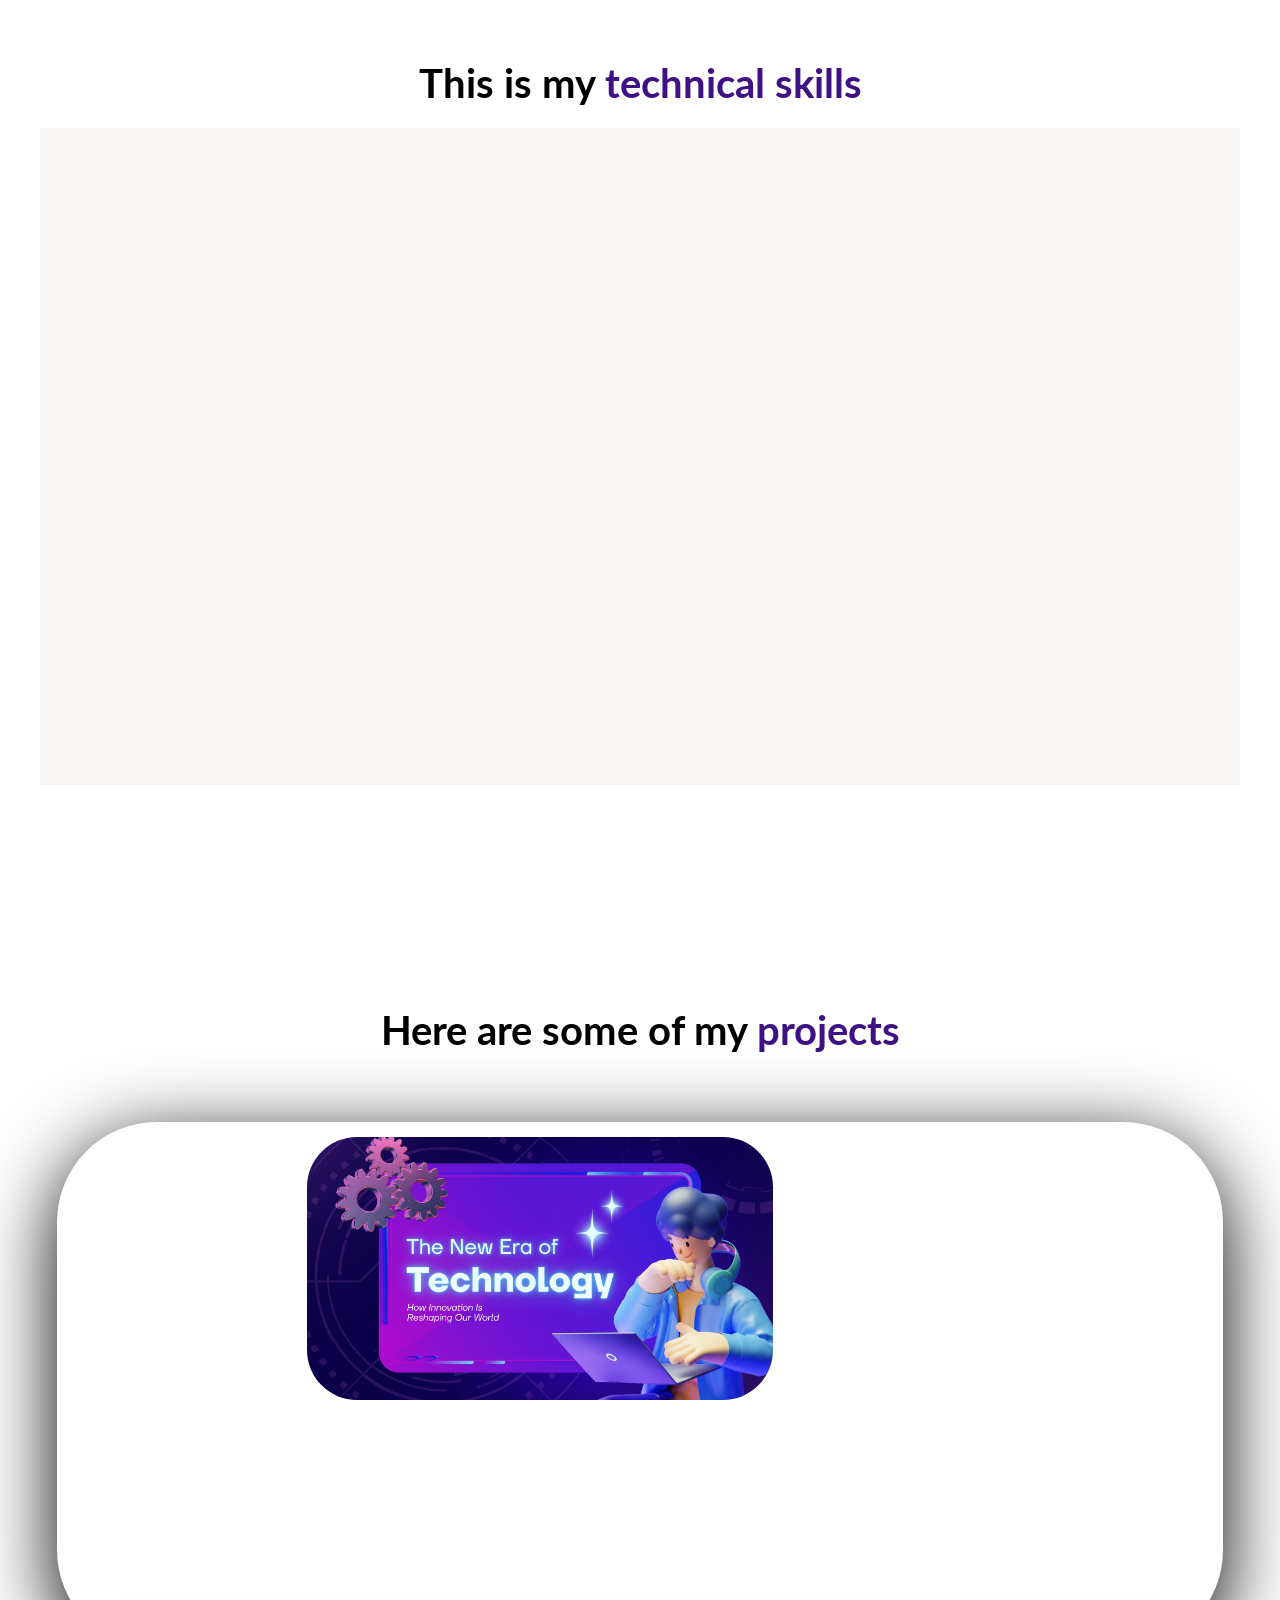
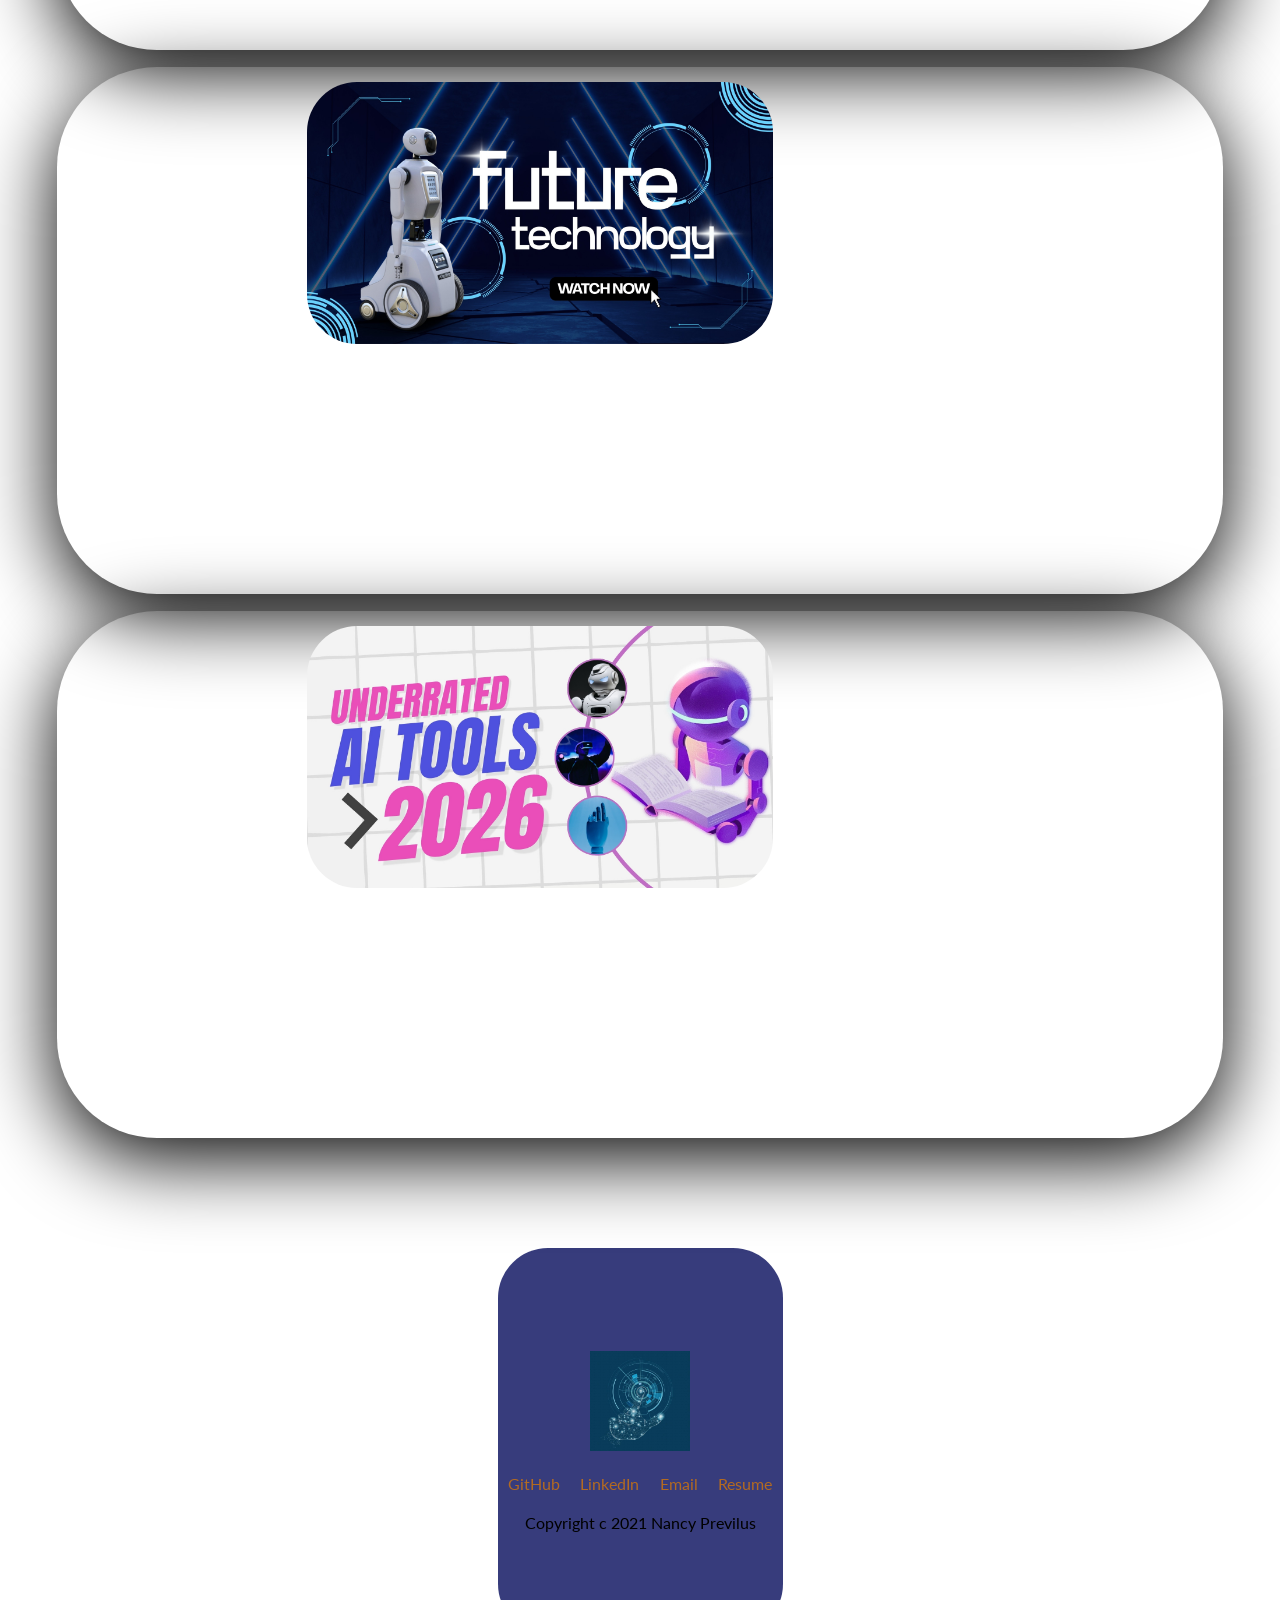
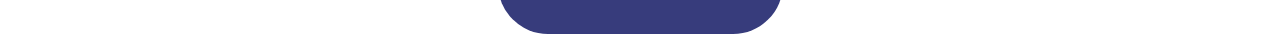
==== commit 4cdc735c: "updated resume" ====
--- a/index.html
+++ b/index.html
@@ -61,7 +61,7 @@
             <a href="" class="about-me_link">
                 <i class="fa-brands fa-github"></i>
             </a>
-            <a href="./assets/resume.jpg" target="_blank" class="about-me_link">
+            <a href="./assets/nancyresume.png" target="_blank" class="about-me_link">
                 <i class="fas fa-file-pdf"></i>
             </a>
             <a href="" class="about-me_link">
--- a/styles.css
+++ b/styles.css
@@ -74,9 +74,9 @@
 
 .row{
     width: 100%;
-    max-width: 1000px;
-    margin: 0 auto;
-    padding: 0 20px;
+    max-width: 1200px;
+    margin:  0 auto;
+
 }
 
 .secttion:nth-child(even) {
@@ -96,13 +96,14 @@
 nav {
     height: 100px;
     width: 100%;
-    max-width: 1000px;
+    max-width: 1200px;
     margin: 0 auto;
     display: flex;
     justify-content: space-between;
     align-items: center;
-    padding: 0 12px;
-}
+    padding: 0 10px;
+}
+
 
 .nav_link--list {
     display: flex;
@@ -155,9 +156,10 @@
 }
 
 .about-me_picture--mask{
-    width: 200px;
+    width: 100%;
+    max-width: 200px;
     height: 200px;
-    border-radius: 1000px;
+    border-radius: 100px;
     overflow: hidden;
     box-shadow: 0 0 10px rgba(0, 0, 0, 0.1);
     margin-bottom: 10px;
@@ -176,7 +178,7 @@
 
 }
 .about-me_picture{
-    width: 150%;
+    width: 100%;
 }
 /* improving my own picture */
 .about-me_picture{
@@ -192,7 +194,8 @@
 }
 
 .about-me_info--para {
-font-size: 20px;
+    width: 100%;
+    font-size: 20px;
     margin-bottom: 28px;
 animation: fade-up 800ms 600ms backwards;
 }
@@ -226,7 +229,9 @@
 
 }
 .about-me_img{
-width: 500px;
+width: 100%;
+max-width: 1200PX;
+object-fit: cover;
 animation: fade-in 120ms 800ms backwards;
 }
 
@@ -433,7 +438,7 @@
     justify-content: center;
     padding: 8% 0;
     width: 100%;
-    width: 50%;
+    max-width: 285px;
 }
 
 .footer_logo--img {
@@ -445,6 +450,7 @@
 .foter_copyright,
 .footer_logo--pooper{
 color: rgb(179, 106, 33);
+flex-wrap: wrap;
 }
 
 .footer_logo--pooper{
@@ -474,21 +480,58 @@
 @media (max-width: 768px) {
     nav {
         height: 68px;
+        width: 100%;
+        max-width: 1200px;
+    }
+    .nav_link{
+        width: 100%;
+        max-width: 100%;
     }
 
     h1 {
-font-size: 28px;
+font-size: 15px;
+    }
+
+    .nav_link--list {
+        font-size: 15px;
+    }
+
+    .personal_logo{
+        font-size: 15px;
     }
 
 .about-me_info--para{
-        font-size: 18px;
+        font-size: 20px;
+        width: 250px;
     }
 
     .language{
         width: calc(100% /3);
     }
 
-}
+.section_tittle {
+    font-size: 26px;
+}
+
+    .project_img{
+    margin-left: 100px;
+    width: 60%;
+    }
+    .about-me_img--container{
+        width: 100%;
+        max-width: 1200px;
+        margin-right: 140px;
+    }
+    Footer{
+        width: 100%;
+        max-width: 1200px;
+    }
+    .footer_social--link {
+        width: 100%;
+        max-width: 100%;
+        margin: 3px
+    }
+
 
 .project_description {
 font-size: 14px;
@@ -498,3 +541,5 @@
     left: 20px;
     padding-right: 20px;
 }
+}
+
